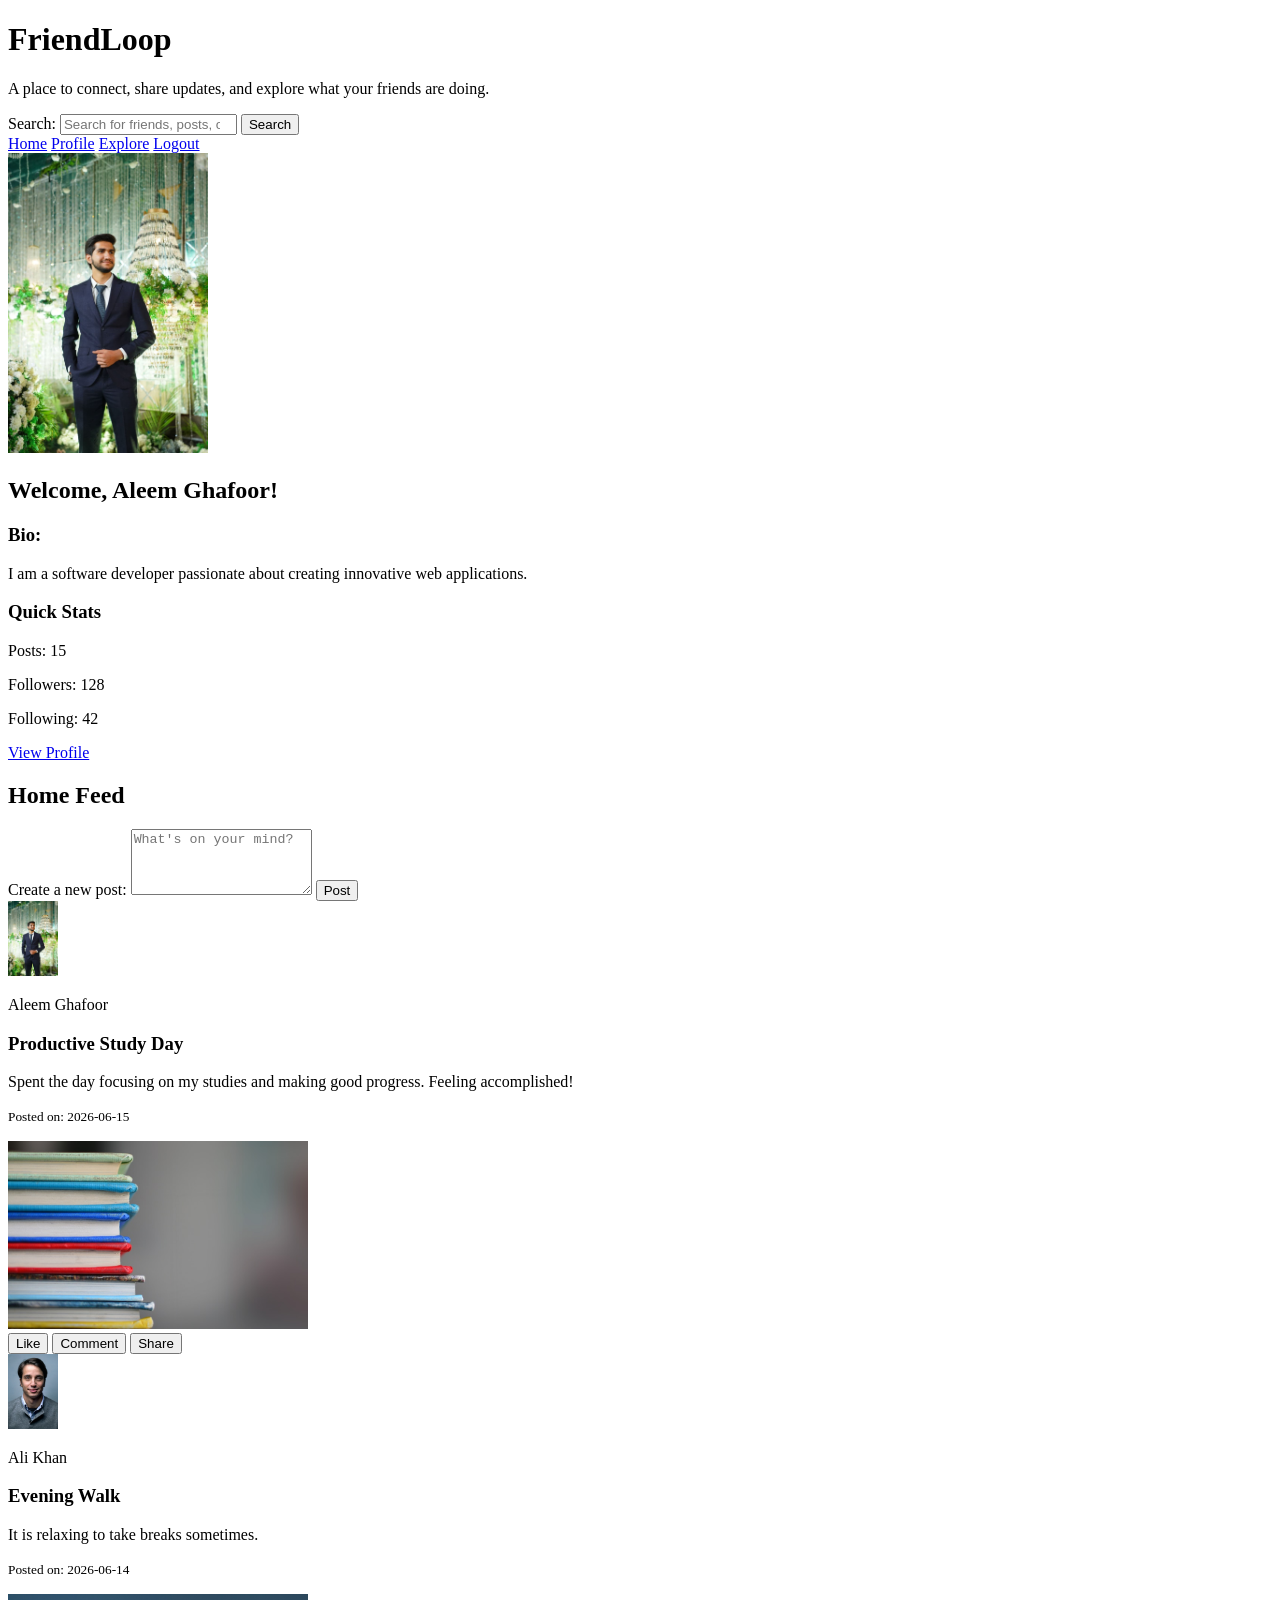
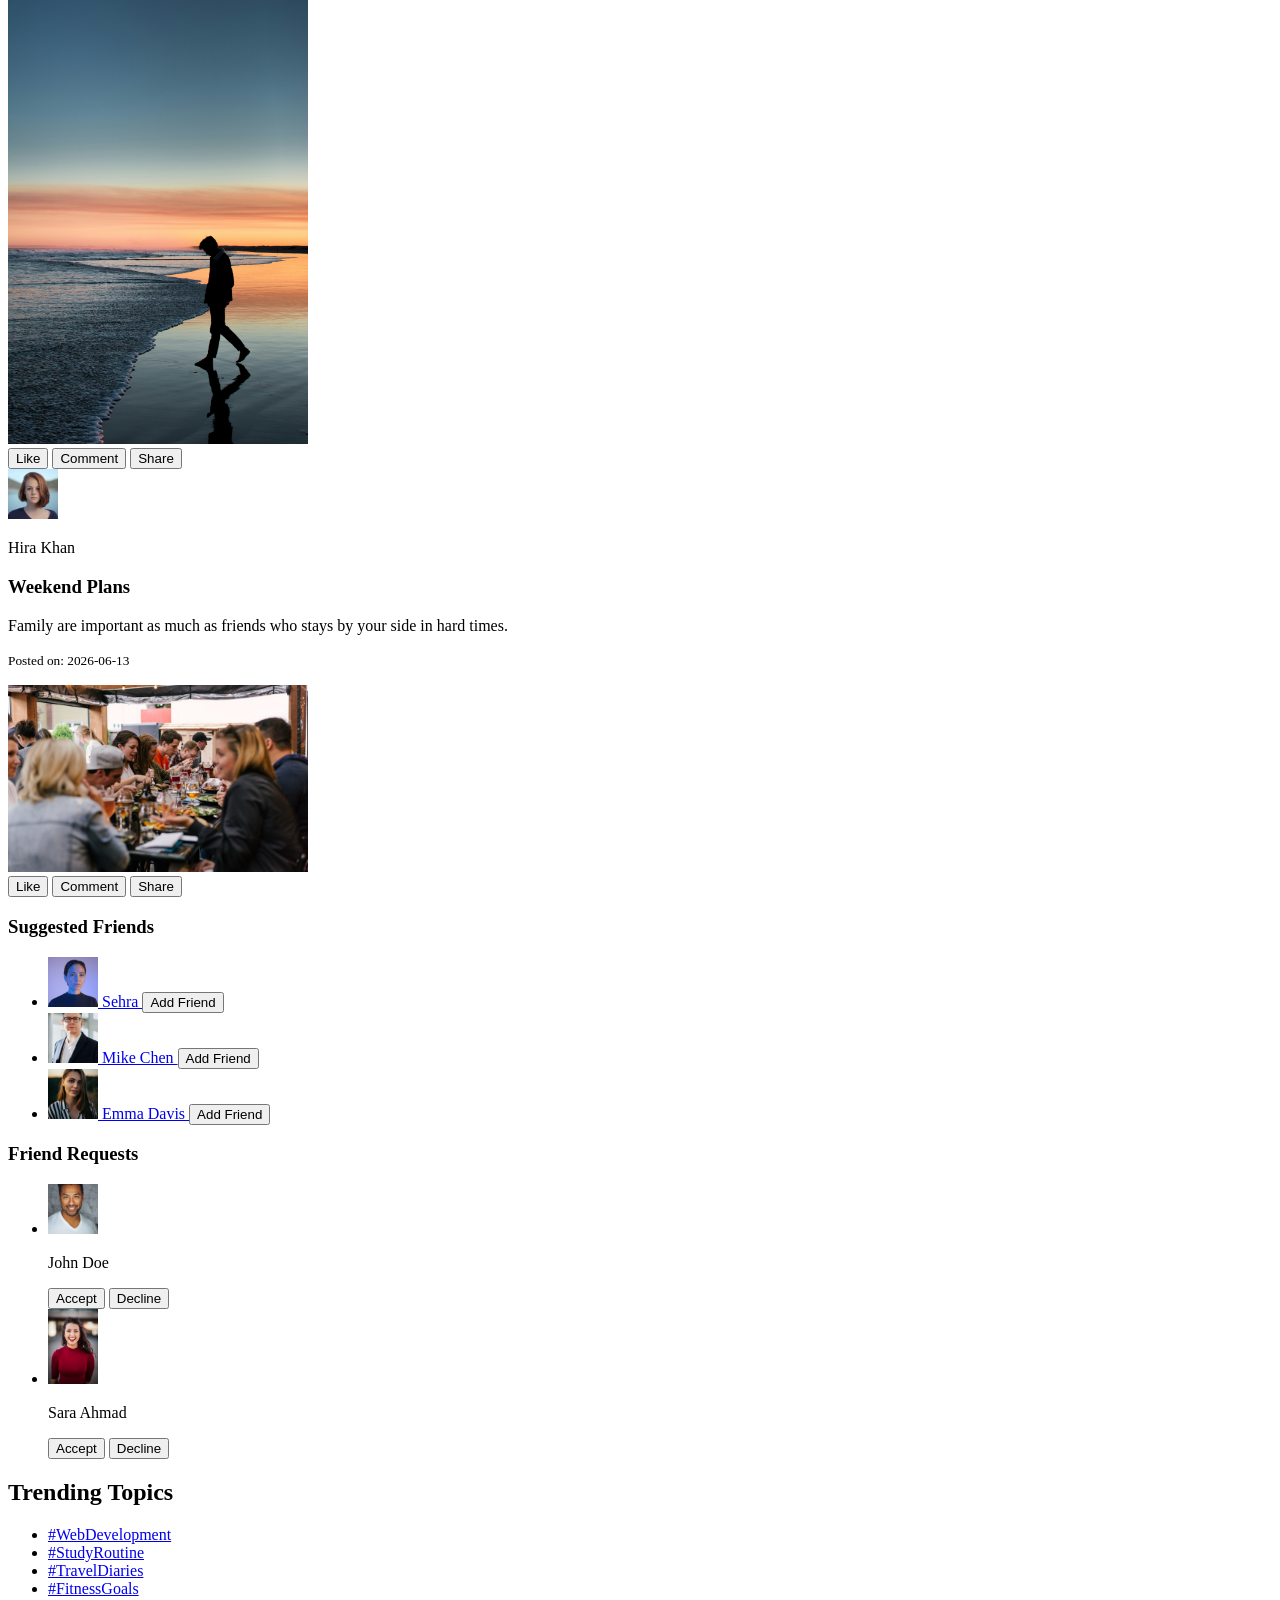
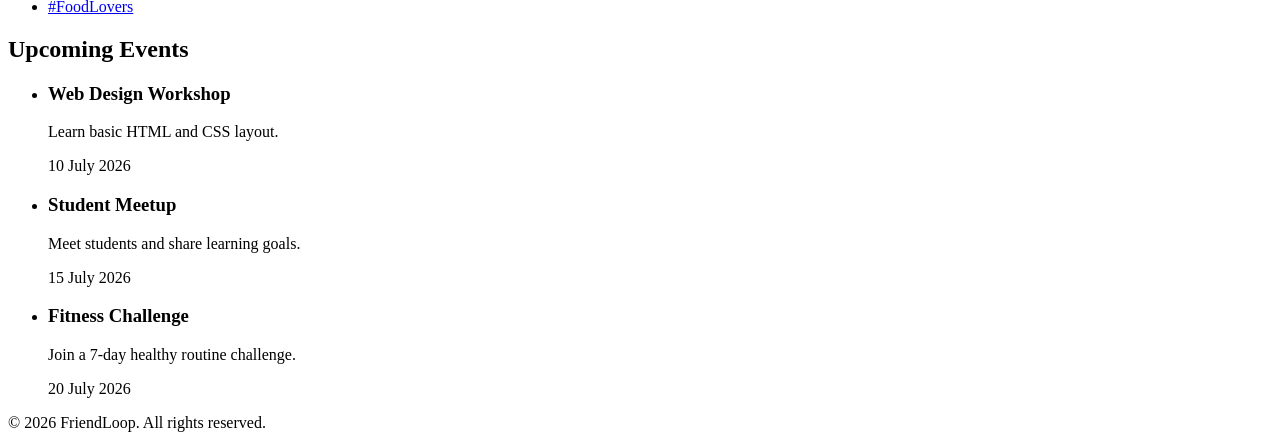
==== index.html @ 7dae11d9 "Initial FriendLoop HTML project" ====
﻿<!DOCTYPE html>
<html lang="en">

<head>
  <meta charset="UTF-8">
  <meta name="viewport" content="width=device-width, initial-scale=1.0">
  <title>Home Feed - FriendLoop</title>
</head>

<body>
  <header class="header">

    <h1>FriendLoop</h1>
    <p>A place to connect, share updates, and explore what your friends are doing.</p>

    <form action="#" method="GET" class="search">
      <label for="search">Search:</label>
      <input type="search" id="search" name="search" placeholder="Search for friends, posts, or topics">
      <button type="submit">Search</button>
    </form>

    <nav aria-label="main navigation" class="navigation-links">
      <a href="index.html">Home</a>
      <a href="profile.html">Profile</a>
      <a href="explore.html">Explore</a>
      <a href="auth.html">Logout</a>
    </nav>

  </header>

  <main>
    <aside class="sidebar">

      <img src="images/aleem.jpg" alt="Profile Picture" class="profile-picture" width="200">
      <h2>Welcome, Aleem Ghafoor!</h2>

      <div class="bio">
        <h3>Bio:</h3>
        <p>I am a software developer passionate about creating innovative web applications.</p>
      </div>

      <div class="stats">
        <h3>Quick Stats</h3>
        <p>Posts: 15</p>
        <p>Followers: 128</p>
        <p>Following: 42</p>
      </div>

      <nav aria-label="profile shortcut">
        <a href="profile.html">View Profile</a>
      </nav>
    </aside>

    <section class="feed">
      <h2>Home Feed</h2>

      <form action="#" method="POST" class="new-post">
        <label for="new-post">Create a new post:</label>
        <textarea id="new-post" name="new-post" rows="4" placeholder="What's on your mind?"></textarea>
        <button type="submit">Post</button>
      </form>

      <article class="post">
        <img src="images/aleem.jpg" alt="Aleem Ghafoor-profile-image" class="profile-image" width="50">
        <p>Aleem Ghafoor</p>
        <h3>Productive Study Day</h3>
        <p>Spent the day focusing on my studies and making good progress. Feeling accomplished!</p>
        <p><small>Posted on: 2026-06-15</small></p>
        <img src="images/productive-study.jpg" alt="Post Image 1" class="post-image" width="300">

        <footer class="post-footer">
          <button type="button">Like</button>
          <button type="button">Comment</button>
          <button type="button">Share</button>
        </footer>
      </article>

      <article class="post">
        <img src="images/ali-khan.png" alt="Ali Khan-profile-image" class="profile-image" width="50">
        <p>Ali Khan</p>
        <h3>Evening Walk</h3>
        <p>It is relaxing to take breaks sometimes.</p>
        <p><small>Posted on: 2026-06-14</small></p>
        <img src="images/evening-walk.jpg" alt="Post Image 2" class="post-image" width="300">

        <footer class="post-footer">
          <button type="button">Like</button>
          <button type="button">Comment</button>
          <button type="button">Share</button>
        </footer>
      </article>

      <article class="post">
        <img src="images/hira-khan.jpg" alt="Hira Khan-profile-image" class="profile-image" width="50">
        <p>Hira Khan</p>
        <h3>Weekend Plans</h3>
        <p>Family are important as much as friends who stays by your side in hard times.</p>
        <p><small>Posted on: 2026-06-13</small></p>
        <img src="images/weekends-plan.jpg" alt="Post Image 3" class="post-image" width="300">

        <footer class="post-footer">
          <button type="button">Like</button>
          <button type="button">Comment</button>
          <button type="button">Share</button>
        </footer>
      </article>
    </section>

    <aside class="trending">
      <div class="suggested-friends">
        <h3>Suggested Friends</h3>
        <ul>
          <li>
            <a href="profile.html">
              <img src="images/sehra.jpg" alt="Sehra-profile-image" class="profile-image" width="50">
              Sehra
            </a>
            <button type="button">Add Friend</button>
          </li>
          <li>
            <a href="profile.html">
              <img src="images/mike-chen.jpg" alt="Mike Chen-profile-image" class="profile-image" width="50">
              Mike Chen
            </a>
            <button type="button">Add Friend</button>
          </li>
          <li>
            <a href="profile.html">
              <img src="images/emma-davis.jpg" alt="Emma Davis-profile-image" class="profile-image" width="50">
              Emma Davis
            </a>
            <button type="button">Add Friend</button>
          </li>
        </ul>
      </div>

      <div class="friend-requests">
        <h3>Friend Requests</h3>
        <ul>
          <li>
            <img src="images/john-doe.jpg" alt="John Doe-profile-image" class="profile-image" width="50">
            <p>John Doe</p>
            <button type="button">Accept</button> 
            <button type="button">Decline</button></li>
          <li>
            <img src="images/sara-ahmad.png" alt="Sara Ahmad-profile-image" class="profile-image" width="50">
            <p>Sara Ahmad</p>
            <button type="button">Accept</button> 
            <button type="button">Decline</button></li>
        </ul>
      </div>

      <div class="trending-topics">
        <h2>Trending Topics</h2>
        <ul>
          <li><a href="#">#WebDevelopment</a></li>
          <li><a href="#">#StudyRoutine</a></li>
          <li><a href="#">#TravelDiaries</a></li>
          <li><a href="#">#FitnessGoals</a></li>
          <li><a href="#">#FoodLovers</a></li>
        </ul>
      </div>

      <div class="upcoming-events">
        <h2>Upcoming Events</h2>
        <ul>
          <li>
            <h3>Web Design Workshop</h3>
            <p>Learn basic HTML and CSS layout.</p>
            <time datetime="2026-07-10">10 July 2026</time>
          </li>

          <li>
            <h3>Student Meetup</h3>
            <p>Meet students and share learning goals.</p>
            <time datetime="2026-07-15">15 July 2026</time>
          </li>

          <li>
            <h3>Fitness Challenge</h3>
            <p>Join a 7-day healthy routine challenge.</p>
            <time datetime="2026-07-20">20 July 2026</time>
          </li>
        </ul>
      </div>

    </aside>
  </main>

  <footer>
    <p>&copy; 2026 FriendLoop. All rights reserved.</p>
  </footer>

</body>

</html>
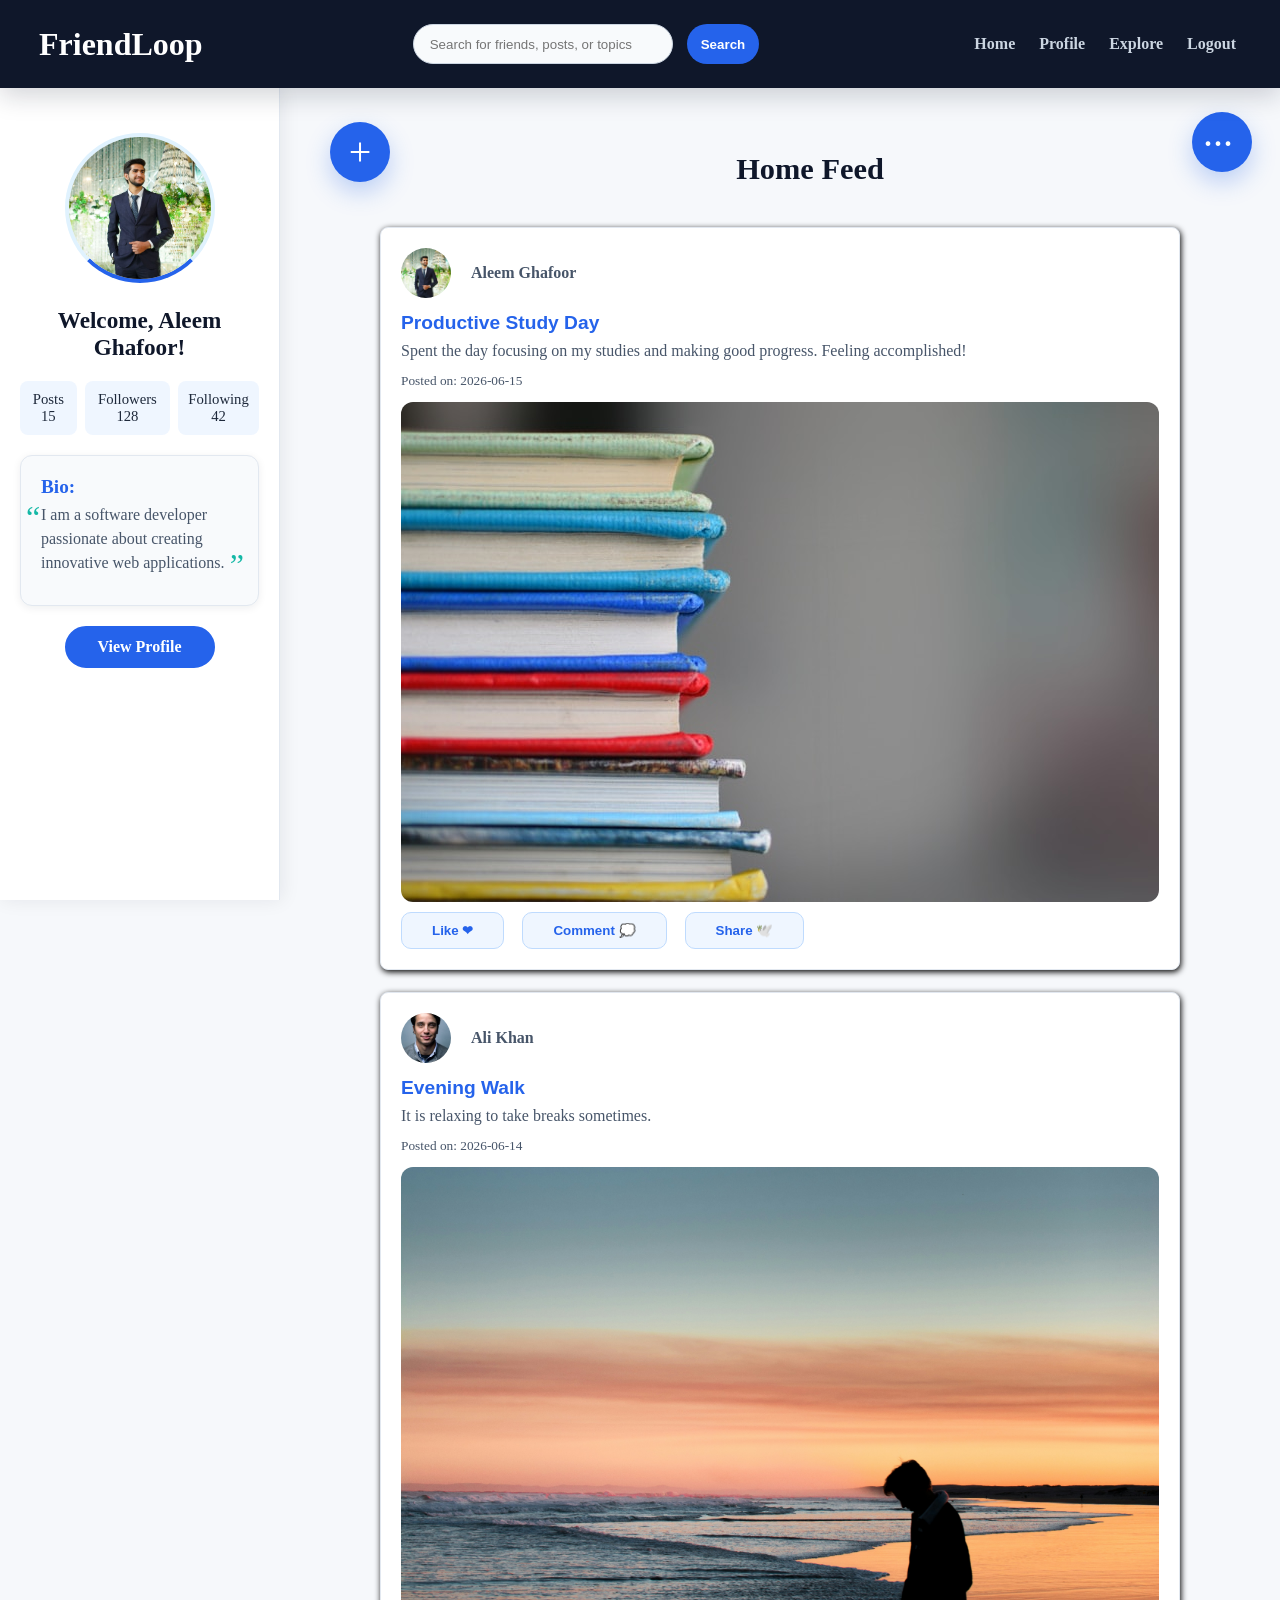
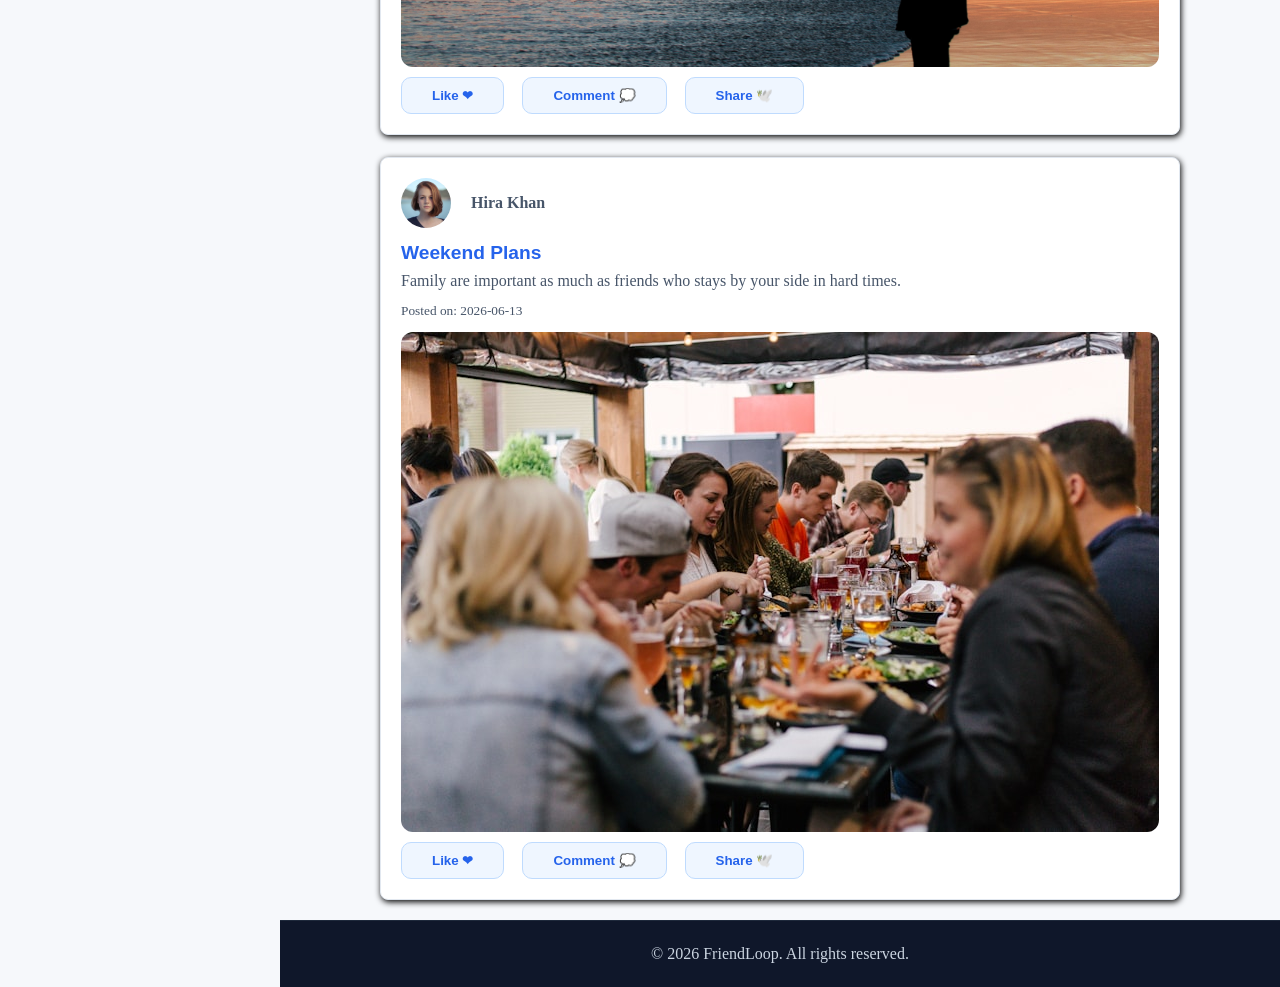
==== commit 0fb68f8e: "Add responsive FriendLoop styling" ====
--- a/index.html
+++ b/index.html
@@ -5,16 +5,16 @@
   <meta charset="UTF-8">
   <meta name="viewport" content="width=device-width, initial-scale=1.0">
   <title>Home Feed - FriendLoop</title>
+  <link rel="stylesheet" href="template/index.css">
+  <link rel="stylesheet" href="template/header.css">
 </head>
 
 <body>
   <header class="header">
 
     <h1>FriendLoop</h1>
-    <p>A place to connect, share updates, and explore what your friends are doing.</p>
 
     <form action="#" method="GET" class="search">
-      <label for="search">Search:</label>
       <input type="search" id="search" name="search" placeholder="Search for friends, posts, or topics">
       <button type="submit">Search</button>
     </form>
@@ -28,169 +28,194 @@
 
   </header>
 
-  <main>
+  <main class="main">
     <aside class="sidebar">
 
-      <img src="images/aleem.jpg" alt="Profile Picture" class="profile-picture" width="200">
+      <img src="images/aleem.jpg" alt="Profile Picture" class="profile-picture">
       <h2>Welcome, Aleem Ghafoor!</h2>
+
+      <div class="stats">
+        <p>Posts 15</p>
+        <p>Followers 128</p>
+        <p>Following 42</p>
+      </div>
 
       <div class="bio">
         <h3>Bio:</h3>
         <p>I am a software developer passionate about creating innovative web applications.</p>
       </div>
 
-      <div class="stats">
-        <h3>Quick Stats</h3>
-        <p>Posts: 15</p>
-        <p>Followers: 128</p>
-        <p>Following: 42</p>
-      </div>
-
-      <nav aria-label="profile shortcut">
+      <nav aria-label="profile shortcut" class="profile-link">
         <a href="profile.html">View Profile</a>
       </nav>
     </aside>
 
     <section class="feed">
-      <h2>Home Feed</h2>
-
-      <form action="#" method="POST" class="new-post">
-        <label for="new-post">Create a new post:</label>
-        <textarea id="new-post" name="new-post" rows="4" placeholder="What's on your mind?"></textarea>
-        <button type="submit">Post</button>
-      </form>
-
-      <article class="post">
-        <img src="images/aleem.jpg" alt="Aleem Ghafoor-profile-image" class="profile-image" width="50">
-        <p>Aleem Ghafoor</p>
-        <h3>Productive Study Day</h3>
-        <p>Spent the day focusing on my studies and making good progress. Feeling accomplished!</p>
-        <p><small>Posted on: 2026-06-15</small></p>
-        <img src="images/productive-study.jpg" alt="Post Image 1" class="post-image" width="300">
-
-        <footer class="post-footer">
-          <button type="button">Like</button>
-          <button type="button">Comment</button>
-          <button type="button">Share</button>
-        </footer>
-      </article>
-
-      <article class="post">
-        <img src="images/ali-khan.png" alt="Ali Khan-profile-image" class="profile-image" width="50">
-        <p>Ali Khan</p>
-        <h3>Evening Walk</h3>
-        <p>It is relaxing to take breaks sometimes.</p>
-        <p><small>Posted on: 2026-06-14</small></p>
-        <img src="images/evening-walk.jpg" alt="Post Image 2" class="post-image" width="300">
-
-        <footer class="post-footer">
-          <button type="button">Like</button>
-          <button type="button">Comment</button>
-          <button type="button">Share</button>
-        </footer>
-      </article>
-
-      <article class="post">
-        <img src="images/hira-khan.jpg" alt="Hira Khan-profile-image" class="profile-image" width="50">
-        <p>Hira Khan</p>
-        <h3>Weekend Plans</h3>
-        <p>Family are important as much as friends who stays by your side in hard times.</p>
-        <p><small>Posted on: 2026-06-13</small></p>
-        <img src="images/weekends-plan.jpg" alt="Post Image 3" class="post-image" width="300">
-
-        <footer class="post-footer">
-          <button type="button">Like</button>
-          <button type="button">Comment</button>
-          <button type="button">Share</button>
-        </footer>
-      </article>
+
+      <section class="home-feed">
+        <div class="plus-btn">
+          <span id="plus">+</span>
+          <div class="dropdown">
+            <form action="#" method="POST" class="new-post">
+              <label for="new-post">Create a new post:</label>
+              <textarea id="new-post" name="new-post" rows="4" placeholder="What's on your mind?"></textarea>
+              <button type="submit">Post</button>
+            </form>
+          </div>
+        </div>
+
+        <h2>Home Feed</h2>
+      </section>
+
+      <section class="users-posts">
+        <article class="post">
+          <div class="post-head">
+           <a href="profile.html/#post#1"> <img src="images/aleem.jpg" alt="Aleem Ghafoor-profile-image" class="profile-image" width="50"
+              loading="lazy"></a>
+            <p>Aleem Ghafoor</p>
+          </div>
+          <h3>Productive Study Day</h3>
+          <p>Spent the day focusing on my studies and making good progress. Feeling accomplished!</p>
+          <p><small>Posted on: 2026-06-15</small></p>
+          <img src="images/productive-study.jpg" alt="Post Image 1" class="post-image" width="300" loading="lazy">
+
+          <footer class="post-footer">
+            <button type="button">Like ❤</button>
+            <button type="button">Comment 💭</button>
+            <button type="button">Share 🕊️</button>
+          </footer>
+        </article>
+
+        <article class="post">
+          <div class="post-head">
+            <a href=""><img src="images/ali-khan.png" alt="Ali Khan-profile-image" class="profile-image" width="50" loading="lazy"></a>
+            <p>Ali Khan</p>
+          </div>
+          <h3>Evening Walk</h3>
+          <p>It is relaxing to take breaks sometimes.</p>
+          <p><small>Posted on: 2026-06-14</small></p>
+          <img src="images/evening-walk.jpg" alt="Post Image 2" class="post-image" width="300" loading="lazy">
+
+          <footer class="post-footer">
+            <button type="button">Like ❤ </button>
+            <button type="button">Comment 💭</button>
+            <button type="button">Share 🕊️</button>
+          </footer>
+        </article>
+
+        <article class="post">
+          <div class="post-head">
+            <a href=""><img src="images/hira-khan.jpg" alt="Hira Khan-profile-image" class="profile-image" width="50"
+              loading="lazy"></a>
+            <p>Hira Khan</p>
+          </div>
+          <h3>Weekend Plans</h3>
+          <p>Family are important as much as friends who stays by your side in hard times.</p>
+          <p><small>Posted on: 2026-06-13</small></p>
+          <img src="images/weekends-plan.jpg" alt="Post Image 3" class="post-image" width="300" loading="lazy">
+
+          <footer class="post-footer">
+            <button type="button">Like ❤</button>
+            <button type="button">Comment 💭</button>
+            <button type="button">Share 🕊️</button>
+          </footer>
+        </article>
+      </section>
     </section>
 
     <aside class="trending">
-      <div class="suggested-friends">
-        <h3>Suggested Friends</h3>
-        <ul>
-          <li>
-            <a href="profile.html">
-              <img src="images/sehra.jpg" alt="Sehra-profile-image" class="profile-image" width="50">
-              Sehra
-            </a>
-            <button type="button">Add Friend</button>
-          </li>
-          <li>
-            <a href="profile.html">
-              <img src="images/mike-chen.jpg" alt="Mike Chen-profile-image" class="profile-image" width="50">
-              Mike Chen
-            </a>
-            <button type="button">Add Friend</button>
-          </li>
-          <li>
-            <a href="profile.html">
-              <img src="images/emma-davis.jpg" alt="Emma Davis-profile-image" class="profile-image" width="50">
-              Emma Davis
-            </a>
-            <button type="button">Add Friend</button>
-          </li>
-        </ul>
+      <p id="dot">...</p>
+      <div class="dropdown-trending">
+        <div class="suggested-friends">
+          <h3>Suggested Friends</h3>
+          <ul>
+            <li>
+              <a href="profile.html">
+                <img src="images/sehra.jpg" alt="Sehra-profile-image" class="profile-image" width="50" loading="lazy">
+              </a>
+              <p>Sehra</p>
+              <button type="button">Add Friend</button>
+            </li>
+            <li>
+              <a href="profile.html">
+                <img src="images/mike-chen.jpg" alt="Mike Chen-profile-image" class="profile-image" width="50"
+                  loading="lazy">
+              </a>
+              <p>Mike Chen</p>
+              <button type="button">Add Friend</button>
+            </li>
+            <li>
+              <a href="profile.html">
+                <img src="images/emma-davis.jpg" alt="Emma Davis-profile-image" class="profile-image" width="50"
+                  loading="lazy">
+              </a>
+              <p>Emma Davis</p>
+              <button type="button">Add Friend</button>
+            </li>
+          </ul>
+        </div>
+
+        <div class="friend-requests">
+          <h3>Friend Requests</h3>
+          <ul>
+            <li>
+              <img src="images/john-doe.jpg" alt="John Doe-profile-image" class="profile-image" width="50"
+                loading="lazy">
+              <p>John Doe</p>
+              <button type="button">Accept</button>
+              <button type="button">Decline</button>
+            </li>
+            <li>
+              <img src="images/sara-ahmad.png" alt="Sara Ahmad-profile-image" class="profile-image" width="50"
+                loading="lazy">
+              <p>Sara Ahmad</p>
+              <button type="button">Accept</button>
+              <button type="button">Decline</button>
+            </li>
+          </ul>
+        </div>
+
+        <div class="trending-topics">
+          <h3>Trending Topics</h3>
+          <ol>
+            <li><a href="#">#WebDevelopment</a></li>
+            <li><a href="#">#StudyRoutine</a></li>
+            <li><a href="#">#TravelDiaries</a></li>
+            <li><a href="#">#FitnessGoals</a></li>
+            <li><a href="#">#FoodLovers</a></li>
+          </ol>
+        </div>
+
+        <div class="upcoming-events">
+          <h3>Upcoming Events</h3>
+          <ul>
+            <li>
+              <h4>Web Design Workshop</h4>
+              <p>Learn basic HTML and CSS layout.</p>
+              <time datetime="2026-07-10">10 July 2026</time>
+            </li>
+
+            <li>
+              <h4>Student Meetup</h4>
+              <p>Meet students and share learning goals.</p>
+              <time datetime="2026-07-15">15 July 2026</time>
+            </li>
+
+            <li>
+              <h4>Fitness Challenge</h4>
+              <p>Join a 7-day healthy routine challenge.</p>
+              <time datetime="2026-07-20">20 July 2026</time>
+            </li>
+          </ul>
+        </div>
       </div>
-
-      <div class="friend-requests">
-        <h3>Friend Requests</h3>
-        <ul>
-          <li>
-            <img src="images/john-doe.jpg" alt="John Doe-profile-image" class="profile-image" width="50">
-            <p>John Doe</p>
-            <button type="button">Accept</button> 
-            <button type="button">Decline</button></li>
-          <li>
-            <img src="images/sara-ahmad.png" alt="Sara Ahmad-profile-image" class="profile-image" width="50">
-            <p>Sara Ahmad</p>
-            <button type="button">Accept</button> 
-            <button type="button">Decline</button></li>
-        </ul>
-      </div>
-
-      <div class="trending-topics">
-        <h2>Trending Topics</h2>
-        <ul>
-          <li><a href="#">#WebDevelopment</a></li>
-          <li><a href="#">#StudyRoutine</a></li>
-          <li><a href="#">#TravelDiaries</a></li>
-          <li><a href="#">#FitnessGoals</a></li>
-          <li><a href="#">#FoodLovers</a></li>
-        </ul>
-      </div>
-
-      <div class="upcoming-events">
-        <h2>Upcoming Events</h2>
-        <ul>
-          <li>
-            <h3>Web Design Workshop</h3>
-            <p>Learn basic HTML and CSS layout.</p>
-            <time datetime="2026-07-10">10 July 2026</time>
-          </li>
-
-          <li>
-            <h3>Student Meetup</h3>
-            <p>Meet students and share learning goals.</p>
-            <time datetime="2026-07-15">15 July 2026</time>
-          </li>
-
-          <li>
-            <h3>Fitness Challenge</h3>
-            <p>Join a 7-day healthy routine challenge.</p>
-            <time datetime="2026-07-20">20 July 2026</time>
-          </li>
-        </ul>
-      </div>
-
     </aside>
   </main>
 
-  <footer>
+  <footer class="footer">
     <p>&copy; 2026 FriendLoop. All rights reserved.</p>
   </footer>
 
 </body>
 
-</html>
+</html>
--- a/template/index.css
+++ b/template/index.css
@@ -0,0 +1,640 @@
+﻿.header h1:hover::after,
+.navigation-links a:hover::after {
+  width: 100%;
+}
+
+.main {
+  margin-left: 280px;
+  padding-top: 112px;
+}
+
+.sidebar {
+  background: #FFFFFF;
+  color: #172033;
+  width: 280px;
+  position: fixed;
+  top: 88px;
+  left: 0;
+  height: calc(100vh - 88px);
+  overflow-y: auto;
+  box-shadow: 2px 0 18px rgba(15, 23, 42, 0.08);
+  padding: 25px 20px;
+  border-right: 1px solid #E2E8F0;
+  box-sizing: border-box;
+  scroll-behavior: smooth;
+  scrollbar-width: none;
+  -ms-overflow-style: none;
+}
+
+.sidebar::-webkit-scrollbar,
+.trending .dropdown-trending::-webkit-scrollbar {
+  display: none;
+}
+
+.profile-picture {
+  align-items: center;
+  margin: 20px 45px;
+  width: 150px;
+  height: 150px;
+  border-radius: 50%;
+  border: 4px solid #E0F2FE;
+  border-bottom: 4px solid #2563EB;
+  object-fit: cover;
+  object-position: center;
+}
+
+.profile-picture:hover {
+  transform: scale(1.05);
+  transition: 0.3s ease;
+  cursor: pointer;
+}
+
+.sidebar h2 {
+  font-size: 1.45em;
+  margin-bottom: 14px;
+  text-align: center;
+  color: #0F172A;
+}
+
+.bio {
+  background: #F8FAFC;
+  padding: 20px;
+  border-radius: 12px;
+  box-shadow: 0 2px 8px rgba(15, 23, 42, 0.07);
+  margin-bottom: 20px;
+  border: 1px solid #E2E8F0;
+}
+
+.bio h3 {
+  font-size: 1.2em;
+  margin-bottom: 5px;
+  color: #2563EB;
+}
+
+.bio p {
+  font-size: 1em;
+  color: #475569;
+  line-height: 1.5;
+  position: relative;
+  margin-bottom: 10px;
+}
+
+.bio p::before {
+  content: '“';
+  font-size: 2em;
+  color: #14B8A6;
+  position: absolute;
+  left: -15px;
+  top: -10px;
+}
+
+.bio p::after {
+  content: '”';
+  font-size: 2em;
+  color: #14B8A6;
+  position: absolute;
+  right: -6px;
+  bottom: -14px;
+}
+
+.stats {
+  display: flex;
+  justify-content: space-around;
+  gap: 8px;
+  margin: 20px 0;
+}
+
+.stats p {
+  font-size: 0.92em;
+  color: #1E293B;
+  background: #EFF6FF;
+  margin: 0;
+  padding: 10px 8px;
+  border-radius: 8px;
+  text-align: center;
+  transition: background-color 0.3s ease, transform 0.3s ease;
+}
+
+.profile-link {
+  text-align: center;
+  margin-top: 20px;
+  background: #2563EB;
+  border: 2px solid #2563EB;
+  padding: 10px;
+  border-radius: 40px;
+  width: 150px;
+  margin: 0 auto;
+}
+
+.profile-link a {
+  text-decoration: none;
+  color: #FFFFFF;
+  font-weight: bold;
+  transition: color 0.3s ease, transform 0.3s ease;
+}
+
+.profile-link:hover {
+  background: #14B8A6;
+  border-color: #14B8A6;
+  transform: scale(1.05);
+  transition: 0.3s ease;
+  box-shadow: 0 8px 18px rgba(20, 184, 166, 0.24);
+}
+
+.home-feed {
+  display: flex;
+  flex-direction: row;
+  margin: 20px auto;
+  width: 80%;
+  max-width: 800px;
+}
+
+.plus-btn {
+  position: relative;
+  bottom: 10px;
+  right: 50px;
+  width: 60px;
+  height: 60px;
+  border-radius: 50%;
+  background: #2563EB;
+  color: #FFFFFF;
+  font-size: 40px;
+  text-align: center;
+  line-height: 1.2;
+  cursor: pointer;
+  box-shadow: 0 10px 24px rgba(37, 99, 235, 0.28);
+  transition: 0.3s;
+  z-index: 999;
+}
+
+#plus {
+  position: absolute;
+  top: 50%;
+  left: 50%;
+  transform: translate(-50%, -50%);
+}
+
+.plus-btn:hover {
+  transform: scale(1.1);
+  background: #14B8A6;
+}
+
+.plus-btn .dropdown {
+  display: none;
+  position: absolute;
+  bottom: -300px;
+  left: 50px;
+  right: 0;
+  background: #FFFFFF;
+  min-width: 240px;
+  border-radius: 12px;
+  box-shadow: 0 12px 35px rgba(15, 23, 42, 0.18);
+  padding: 20px;
+  overflow: hidden;
+  border: 1px solid #E2E8F0;
+}
+
+.plus-btn:hover .dropdown {
+  display: block;
+}
+
+.new-post label {
+  display: block;
+  margin-bottom: 5px;
+  font-weight: bold;
+  color: #2563EB;
+  font-size: 0.8em;
+}
+
+.new-post textarea {
+  width: 100%;
+  padding: 15px;
+  border: 2px solid #CBD5E1;
+  border-radius: 12px;
+  font-size: 14px;
+  font-family: Arial, sans-serif;
+  background: #F8FAFC;
+  resize: vertical;
+  min-height: 120px;
+  transition: 0.3s;
+  outline: none;
+  color: #111827;
+}
+
+.new-post textarea:focus {
+  border-color: #38BDF8;
+  box-shadow: 0 0 0 4px rgba(56, 189, 248, 0.14);
+}
+
+.new-post textarea::placeholder {
+  color: #94A3B8;
+  font-style: italic;
+}
+
+.new-post button {
+  background: #2563EB;
+  color: #FFFFFF;
+  border: none;
+  padding: 10px 20px;
+  border-radius: 10px;
+  cursor: pointer;
+  font-weight: bold;
+}
+
+.home-feed h2 {
+  font-size: 1.9em;
+  margin: 20px auto;
+  color: #0F172A;
+  text-align: center;
+}
+
+.users-posts {
+  display: flex;
+  flex-direction: column;
+  gap: 22px;
+  margin: 20px auto;
+  width: 80%;
+  max-width: 800px;
+}
+
+.post-head {
+  display: flex;
+  align-items: center;
+  gap: 10px;
+  margin-bottom: 10px;
+  width: 70%;
+}
+
+.post-head p {
+  font-weight: bold;
+  color: #0F172A;
+  margin: 0;
+}
+
+.profile-image {
+  width: 50px;
+  height: 50px;
+  border-radius: 50%;
+  object-fit: cover;
+  object-position: center;
+  margin-right: 10px;
+}
+
+.users-posts h3 {
+  font-family: Verdana, Geneva, Tahoma, sans-serif;
+  font-size: 1.2em;
+  margin-bottom: 5px;
+  color: #2563EB;
+}
+
+.users-posts p {
+  font-size: 1em;
+  color: #475569;
+  line-height: 1.5;
+  margin-bottom: 5px;
+}
+
+.post {
+  background: #FFFFFF;
+  padding: 20px;
+  border-radius: 14px;
+  box-shadow: 0 8px 22px rgba(15, 23, 42, 0.08);
+  border: 1px solid #E2E8F0;
+  box-shadow: 1px 2px 6px black;
+  border-radius: 8px;
+}
+
+.post-image {
+  width: 100%;
+  height: 500px;
+  border-radius: 12px;
+  margin-top: 10px;
+  overflow: hidden;
+  object-fit: cover;
+  object-position: center;
+  display: block;
+}
+
+.post-image img {
+  width: 100%;
+  height: 100%;
+  object-fit: cover;
+  object-position: center;
+  display: block;
+}
+
+.post-footer {
+  display: flex;
+  gap: 18px;
+  align-items: center;
+  margin-top: 10px;
+}
+
+.post-footer button {
+  background: #EFF6FF;
+  color: #2563EB;
+  border: 1px solid #BFDBFE;
+  padding: 10px 30px;
+  border-radius: 10px;
+  cursor: pointer;
+  font-weight: bold;
+}
+
+.post-footer button:hover {
+  color: #FFFFFF;
+}
+
+.trending {
+  position: fixed;
+  top: 112px;
+  right: 28px;
+  width: 60px;
+  height: 60px;
+  border-radius: 50%;
+  background: #2563EB;
+  color: #FFFFFF;
+  font-size: 20px;
+  text-align: center;
+  line-height: 1.2;
+  box-shadow: 0 10px 24px rgba(37, 99, 235, 0.28);
+  transition: 0.3s;
+  z-index: 999;
+}
+
+#dot {
+  position: absolute;
+  top: -3px;
+  left: 11px;
+  font-size: 2em;
+  color: #FFFFFF;
+}
+
+.trending:hover {
+  transform: scale(1.08);
+  background: #14B8A6;
+}
+
+.trending .dropdown-trending {
+  display: none;
+  position: absolute;
+  top: 70px;
+  right: 0;
+  background: #FFFFFF;
+  max-height: 350px;
+  min-width: 430px;
+  border-radius: 14px;
+  box-shadow: 0 16px 40px rgba(15, 23, 42, 0.18);
+  padding: 20px;
+  overflow-y: auto;
+  scroll-behavior: smooth;
+  scrollbar-width: none;
+  -ms-overflow-style: none;
+  border: 1px solid #E2E8F0;
+}
+
+.trending:hover .dropdown-trending {
+  display: block;
+}
+
+.suggested-friends h3,
+.friend-requests h3,
+.trending-topics h3,
+.upcoming-events h3 {
+  font-family: Cambria, Cochin, Georgia, Times, 'Times New Roman', serif;
+  padding: 16px 0;
+  background-color: #0F172A;
+  color: #38BDF8;
+  border-bottom: 2px solid #14B8A6;
+  border-radius: 8px;
+  margin-bottom: 10px;
+}
+
+.suggested-friends ul,
+.friend-requests ul {
+  list-style: none;
+}
+
+.suggested-friends li,
+.friend-requests li {
+  display: flex;
+  flex-direction: row;
+  align-items: center;
+  border: 1px solid #E2E8F0;
+  margin: 16px 0;
+  border-radius: 12px;
+  border-top-left-radius: 40px;
+  border-bottom-left-radius: 40px;
+  overflow: hidden;
+  background: #F8FAFC;
+}
+
+.suggested-friends .profile-image,
+.friend-requests .profile-image {
+  border-radius: 0;
+  width: 80px;
+  height: 80px;
+  max-height: 100px;
+}
+
+.suggested-friends button,
+.friend-requests button {
+  margin-left: auto;
+  width: 90px;
+  height: 42px;
+  border-radius: 20px;
+  margin-top: 0;
+  margin-right: 10px;
+  background-color: #2563EB;
+  color: #FFFFFF;
+  border: none;
+  cursor: pointer;
+  box-shadow: 0 4px 10px rgba(37, 99, 235, 0.18);
+  font-weight: bold;
+}
+
+.suggested-friends p,
+.friend-requests p {
+  white-space: nowrap;
+  margin-top: 0;
+  margin-left: 12px;
+  color: #1E293B;
+  font-family: 'Times New Roman', Times, serif;
+}
+
+.suggested-friends button:hover,
+.friend-requests button:hover {
+  transform: scale(1.06);
+}
+
+.trending-topics ol {
+  list-style: none;
+}
+
+.trending-topics a {
+  text-decoration: none;
+  padding: 12px 16px;
+  display: block;
+  color: #475569;
+  font-display: swap;
+}
+
+.trending-topics li:hover {
+  background-color: #EFF6FF;
+  box-shadow: inset 4px 0 0 #14B8A6;
+}
+
+.upcoming-events ul {
+  display: flex;
+  flex-direction: row;
+  gap: 10px;
+  font-size: 15px;
+  line-height: 25px;
+  padding: 10px;
+  list-style: none;
+}
+
+.upcoming-events li {
+  border-right: 4px double #14B8A6;
+  border-color: #14B8A6;
+  color: #475569;
+  padding-right: 10px;
+}
+
+.upcoming-events time{
+  color: black;
+  font-weight: bold;
+}
+
+.footer{
+  margin-left: 280px;
+  padding: 24px 20px;
+  text-align: center;
+  background: #0F172A;
+  color: #CBD5E1;
+  border-top: 1px solid #1E293B;
+}
+
+@media (max-width: 900px) {
+  .header {
+    position: static;
+    flex-direction: column;
+    align-items: stretch;
+    gap: 12px;
+    padding: 16px;
+  }
+
+  .header h1 {
+    text-align: center;
+    font-size: 2em;
+  }
+
+  .search {
+    display: flex;
+    justify-content: center;
+    width: 100%;
+    margin: 0;
+  }
+
+  .search input[type="search"] {
+    width: min(100%, 320px);
+  }
+
+  .navigation-links {
+    display: flex;
+    justify-content: center;
+    flex-wrap: wrap;
+  }
+
+  .main {
+    margin-left: 0;
+    padding-top: 24px;
+  }
+
+  .sidebar {
+    position: static;
+    width: min(100% - 32px, 420px);
+    height: auto;
+    margin: 0 auto 24px;
+    border-right: none;
+    border-radius: 16px;
+  }
+
+  .profile-picture {
+    display: block;
+    margin: 20px auto;
+  }
+
+  .home-feed,
+  .users-posts {
+    width: min(100% - 32px, 720px);
+  }
+
+  .plus-btn {
+    right: 0;
+  }
+
+  .trending {
+    top: auto;
+    right: 20px;
+    bottom: 20px;
+  }
+
+  .trending .dropdown-trending {
+    right: 0;
+    min-width: min(90vw, 430px);
+  }
+}
+
+body {
+  overflow-x: hidden;
+}
+
+/* Mobile overflow polish */
+@media (max-width: 900px) {
+  .search {
+    gap: 8px;
+  }
+
+  .search input[type="search"] {
+    width: auto;
+    flex: 1;
+    min-width: 0;
+  }
+
+  .search button {
+    flex-shrink: 0;
+  }
+
+  .plus-btn {
+    position: fixed;
+    left: 20px;
+    right: auto;
+    bottom: 20px;
+    z-index: 1001;
+  }
+
+  .plus-btn .dropdown {
+    left: 0;
+    bottom: 72px;
+    min-width: min(86vw, 320px);
+  }
+}
+
+@media (max-width: 520px) {
+  .post-image {
+    height: 260px;
+  }
+
+  .post-footer {
+    gap: 8px;
+  }
+
+  .post-footer button {
+    padding: 9px 10px;
+    font-size: 0.85em;
+  }
+
+  .home-feed h2 {
+    font-size: 1.6em;
+  }
+}
--- a/template/header.css
+++ b/template/header.css
@@ -0,0 +1,151 @@
+﻿* {
+  margin: 0;
+  padding: 0;
+  box-sizing: border-box;
+}
+
+body {
+  font-family: Georgia, 'Times New Roman', Times, serif;
+  background-color: #F6F8FB;
+  color: #172033;
+}
+
+.header {
+  background-color: #0F172A;
+  color: #F8FAFC;
+  padding: 14px 24px;
+  text-align: center;
+  line-height: 1.2;
+  display: flex;
+  align-items: center;
+  justify-content: space-between;
+  gap: 18px;
+  flex-direction: row;
+  margin-bottom: 0;
+  position: fixed;
+  top: 0;
+  left: 0;
+  width: 100%;
+  min-height: 88px;
+  z-index: 1000;
+  box-shadow: 0 8px 24px rgba(15, 23, 42, 0.18);
+}
+
+.header h1 {
+  font-size: 2em;
+  margin-bottom: 0;
+  margin-left: 0;
+  padding: 5px 15px;
+  border-radius: 10px;
+  transition: 0.3s ease;
+  text-align: left;
+  color: #FFFFFF;
+}
+
+.search {
+  align-items: center;
+  margin: 0 auto;
+}
+
+.search input[type="search"] {
+  padding: 5px 16px;
+  border: 1px solid #CBD5E1;
+  border-radius: 20px;
+  margin-right: 10px;
+  height: 40px;
+  width: 260px;
+  margin-top: 0;
+  background: #F8FAFC;
+  color: #111827;
+}
+
+.search input[type="search"]:focus {
+  outline: none;
+  border-color: #38BDF8;
+  box-shadow: 0 0 0 4px rgba(56, 189, 248, 0.18);
+}
+
+.search button {
+  padding: 5px 14px;
+  background-color: #2563EB;
+  color: #FFFFFF;
+  border: none;
+  border-radius: 20px;
+  cursor: pointer;
+  height: 40px;
+  margin-right: 0;
+  margin-top: 0;
+  font-weight: bold;
+}
+
+.search button:hover,
+.new-post button:hover,
+.post-footer button:hover,
+.suggested-friends button:hover,
+.friend-requests button:hover {
+  background-color: #14B8A6;
+}
+
+.navigation-links {
+  background-color: transparent;
+  color: #CBD5E1;
+  padding: 10px;
+  text-align: center;
+  margin-bottom: 0;
+}
+
+.navigation-links a {
+  color: #CBD5E1;
+  text-decoration: none;
+  margin: 0 10px;
+  font-size: 1em;
+  font-weight: bold;
+  position: relative;
+}
+
+.header h1:hover,
+.navigation-links a:hover {
+  transform: scale(1.04);
+  color: #38BDF8;
+  text-shadow: 0 2px 12px rgba(56, 189, 248, 0.35);
+  transition: 0.3s ease;
+  cursor: pointer;
+}
+
+.header h1::after,
+.navigation-links a::after {
+  content: '';
+  position: absolute;
+  bottom: -3px;
+  left: 0;
+  width: 0;
+  height: 2px;
+  background: #38BDF8;
+  transition: 0.3s ease;
+}
+
+.header h1:hover::after,
+.navigation-links a:hover::after {
+  width: 100%;
+}
+/* Shared header responsive */
+@media (max-width: 900px) {
+  .header {
+    position: static;
+    flex-direction: column;
+    align-items: stretch;
+    gap: 12px;
+    padding: 16px;
+  }
+
+  .header h1 {
+    text-align: center;
+    font-size: 2em;
+  }
+
+  .navigation-links {
+    display: flex;
+    justify-content: center;
+    flex-wrap: wrap;
+  }
+}
